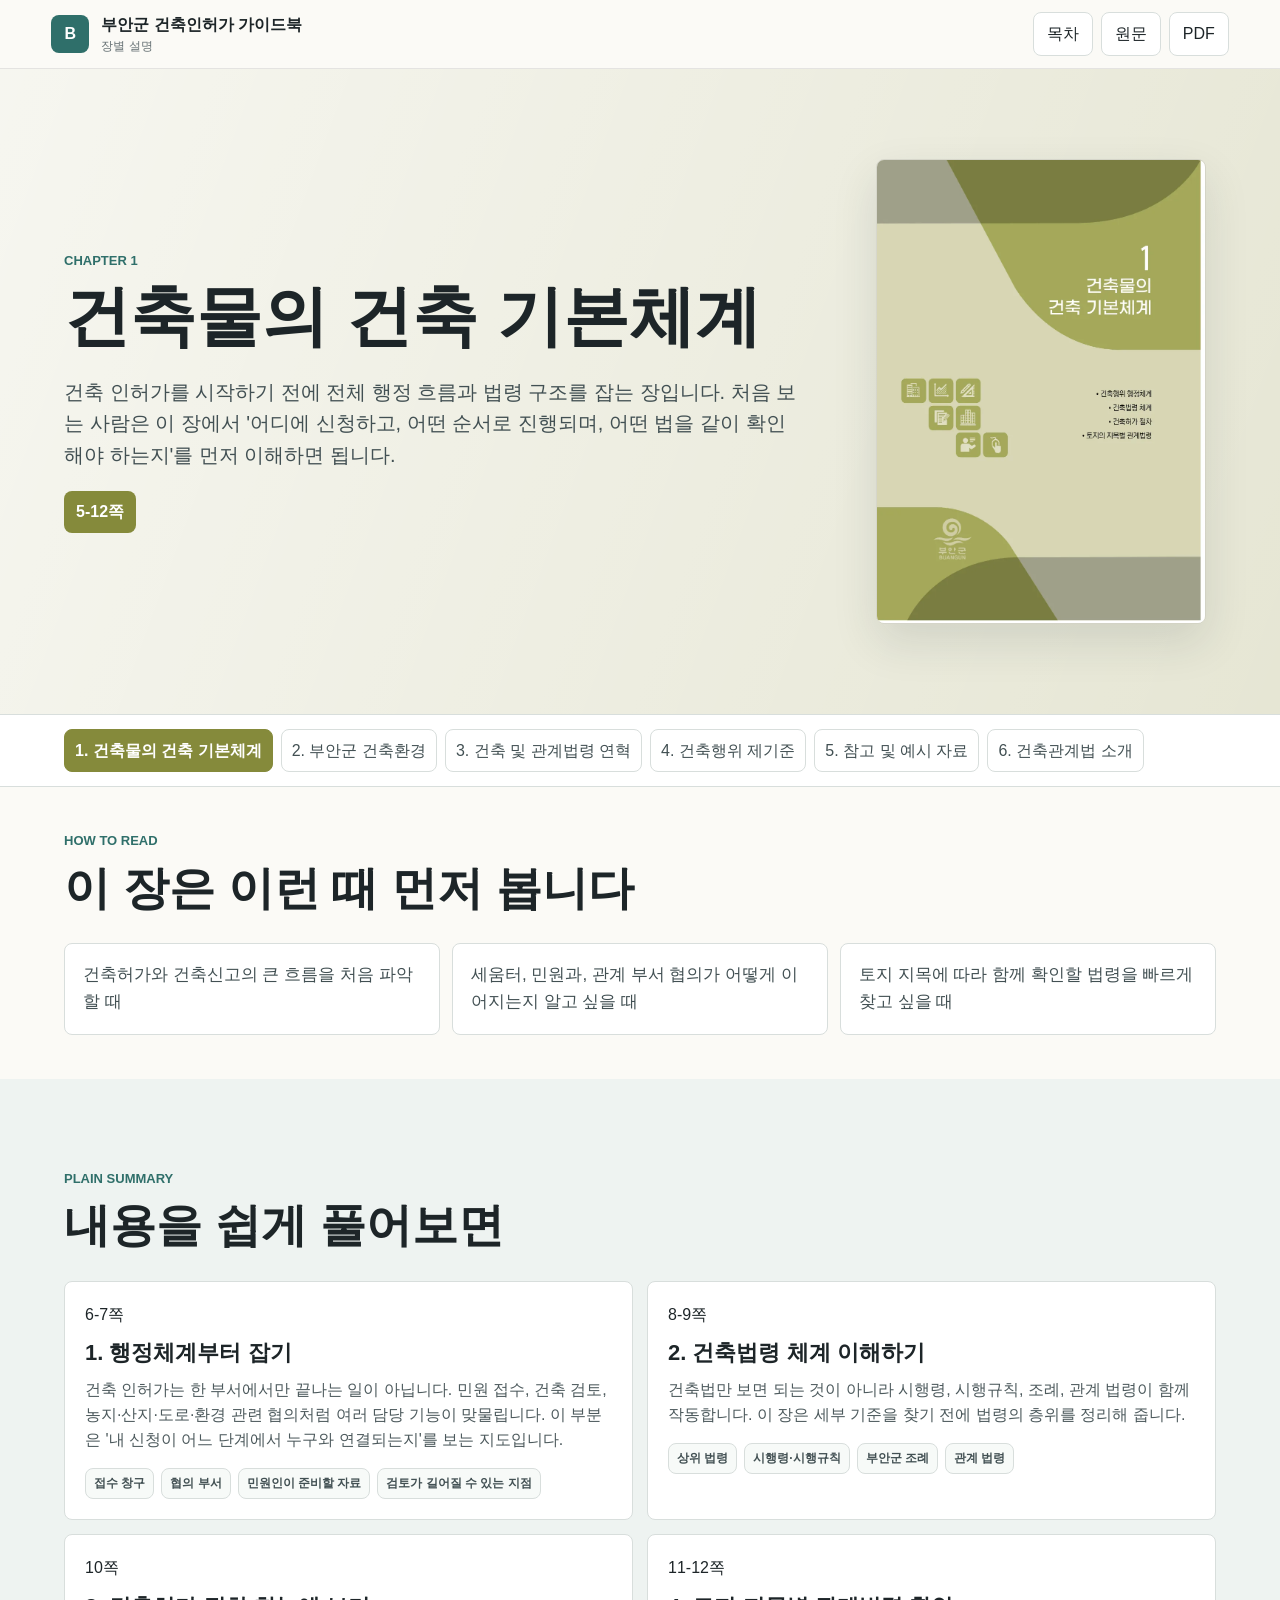
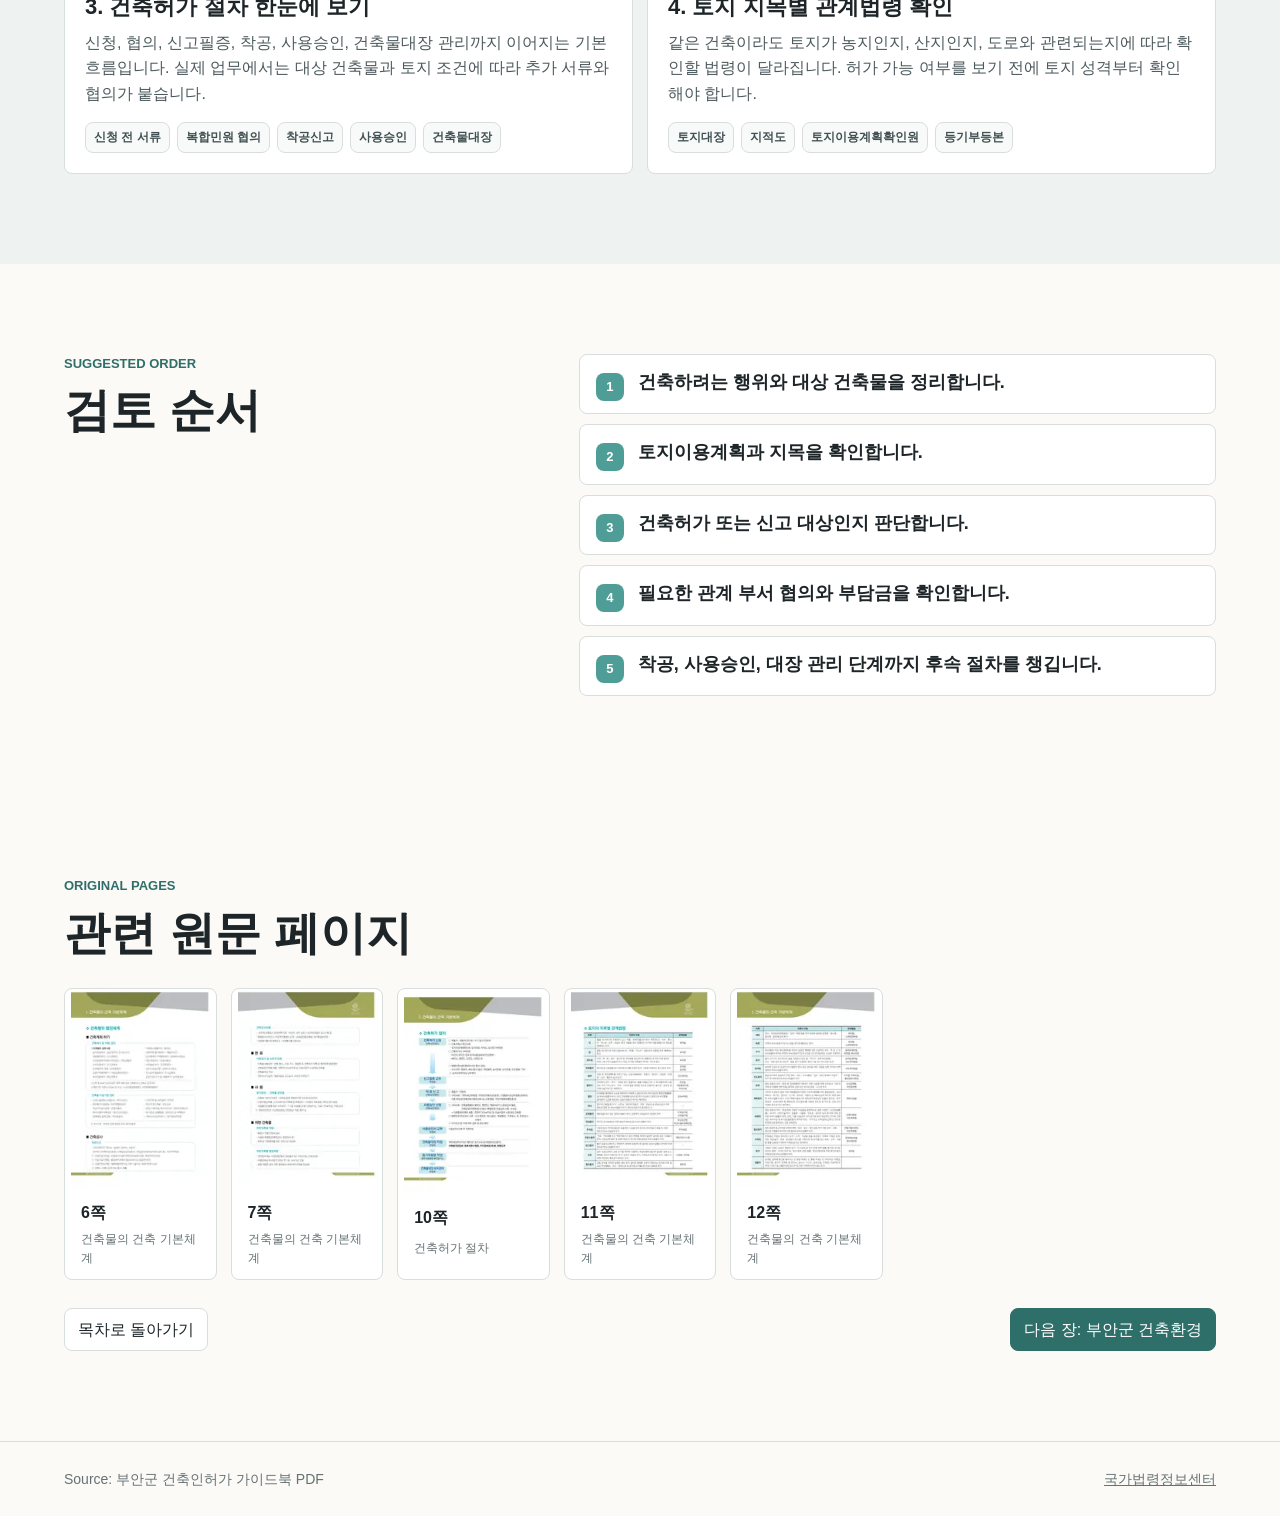
==== outputs/buan-building-permit-web/chapters/01-basic.html @ d1a2607c "V1.0" ====
<!doctype html>
<html lang="ko">
  <head>
    <meta charset="utf-8" />
    <meta name="viewport" content="width=device-width, initial-scale=1" />
    <title>건축물의 건축 기본체계 | 부안군 건축인허가 가이드북</title>
    <link rel="stylesheet" href="../styles.css" />
  </head>
  <body data-root="../" data-chapter="basic">
    <header class="site-header">
      <a class="brand" href="../index.html"><span class="brand-mark">B</span><span><strong>부안군 건축인허가 가이드북</strong><small>장별 설명</small></span></a>
      <nav class="top-nav"><a href="../index.html#chapters">목차</a><a href="../index.html#reader">원문</a><a href="../buan-building-permit-guidebook.pdf" download>PDF</a></nav>
    </header>
    <main class="chapter-page">
      <section class="chapter-hero"><div><p class="eyebrow" id="chapterNumber"></p><h1 id="chapterTitle"></h1><p id="chapterSummary"></p><span class="range-pill" id="chapterRange"></span></div><figure><img id="chapterCover" alt="" /></figure></section>
      <nav class="chapter-nav" id="chapterNav" aria-label="장별 이동"></nav>
      <section class="section compact"><div class="section-heading"><p class="eyebrow">How To Read</p><h2>이 장은 이런 때 먼저 봅니다</h2></div><ul class="read-list" id="readWhen"></ul></section>
      <section class="section muted"><div class="section-heading"><p class="eyebrow">Plain Summary</p><h2>내용을 쉽게 풀어보면</h2></div><div class="explain-grid" id="sectionList"></div></section>
      <section class="section split"><div class="section-heading"><p class="eyebrow">Suggested Order</p><h2>검토 순서</h2></div><div class="flow" id="chapterFlow"></div></section>
      <section class="section"><div class="section-heading"><p class="eyebrow">Original Pages</p><h2>관련 원문 페이지</h2></div><div class="source-page-grid" id="sourcePages"></div><div class="pager" id="pager"></div></section>
    </main>
    <aside class="page-modal" id="pageModal" aria-hidden="true"><div class="modal-bar"><button class="icon-button" id="modalClose" type="button" aria-label="닫기">×</button><strong id="modalTitle">원문 페이지</strong><div class="modal-controls"><button class="button small" id="modalPrev" type="button">이전</button><button class="button small" id="modalNext" type="button">다음</button></div></div><img id="modalImage" alt="" /></aside>
    <footer class="site-footer"><p>Source: 부안군 건축인허가 가이드북 PDF</p><p><a href="https://www.law.go.kr/" rel="noreferrer">국가법령정보센터</a></p></footer>
    <script src="../site-data.js"></script><script src="../chapter-page.js"></script>
  </body>
</html>
---- outputs/buan-building-permit-web/styles.css ----
:root {
  --ink: #1d2528;
  --muted: #667174;
  --paper: #fbfaf6;
  --surface: #ffffff;
  --line: #d8dedc;
  --teal: #4f9d97;
  --teal-dark: #2f6f6a;
  --olive: #858a3b;
  --blue: #5d789c;
  --mauve: #a36f7d;
  --taupe: #928466;
  --accent: #d99a4e;
  --shadow: 0 18px 45px rgba(34, 48, 52, 0.12);
}

* {
  box-sizing: border-box;
}

html {
  scroll-behavior: smooth;
}

body {
  margin: 0;
  background: var(--paper);
  color: var(--ink);
  font-family:
    "Pretendard",
    "Noto Sans KR",
    "Apple SD Gothic Neo",
    "Malgun Gothic",
    Arial,
    sans-serif;
  line-height: 1.58;
}

a {
  color: inherit;
}

button,
input {
  font: inherit;
}

.site-header {
  position: sticky;
  top: 0;
  z-index: 20;
  display: flex;
  min-height: 68px;
  align-items: center;
  justify-content: space-between;
  gap: 20px;
  border-bottom: 1px solid rgba(29, 37, 40, 0.1);
  background: rgba(251, 250, 246, 0.94);
  padding: 12px clamp(18px, 4vw, 56px);
  backdrop-filter: blur(12px);
}

.brand {
  display: inline-flex;
  align-items: center;
  gap: 12px;
  text-decoration: none;
}

.brand-mark {
  display: grid;
  width: 38px;
  height: 38px;
  place-items: center;
  border-radius: 8px;
  background: var(--teal-dark);
  color: white;
  font-weight: 800;
}

.brand strong,
.brand small {
  display: block;
}

.brand small {
  color: var(--muted);
  font-size: 12px;
}

.top-nav {
  display: flex;
  flex-wrap: wrap;
  justify-content: flex-end;
  gap: 8px;
}

.top-nav a,
.button {
  display: inline-flex;
  min-height: 38px;
  align-items: center;
  justify-content: center;
  border: 1px solid var(--line);
  border-radius: 8px;
  background: var(--surface);
  color: var(--ink);
  padding: 8px 13px;
  text-decoration: none;
  cursor: pointer;
}

.button.primary {
  border-color: var(--teal-dark);
  background: var(--teal-dark);
  color: white;
}

.button.small {
  min-height: 34px;
  padding: 6px 10px;
}

.hero {
  display: grid;
  grid-template-columns: minmax(0, 1.05fr) minmax(280px, 0.7fr);
  gap: clamp(26px, 6vw, 72px);
  align-items: center;
  min-height: calc(100vh - 68px);
  padding: clamp(42px, 8vw, 92px) clamp(18px, 5vw, 72px);
}

.hero-copy {
  max-width: 760px;
}

.eyebrow {
  margin: 0 0 10px;
  color: var(--teal-dark);
  font-size: 13px;
  font-weight: 800;
  letter-spacing: 0;
  text-transform: uppercase;
}

h1,
h2,
h3,
p {
  margin-top: 0;
}

h1 {
  margin-bottom: 24px;
  font-size: clamp(38px, 7vw, 72px);
  line-height: 1.08;
  letter-spacing: 0;
}

h2 {
  margin-bottom: 12px;
  font-size: clamp(28px, 4.2vw, 46px);
  line-height: 1.16;
  letter-spacing: 0;
}

h3 {
  margin-bottom: 10px;
  font-size: 21px;
  line-height: 1.25;
  letter-spacing: 0;
}

.hero-copy > p:not(.eyebrow) {
  max-width: 650px;
  color: #445154;
  font-size: 20px;
}

.hero-actions {
  display: flex;
  flex-wrap: wrap;
  gap: 10px;
  margin-top: 28px;
}

.hero-preview {
  margin: 0;
  justify-self: center;
}

.hero-preview img {
  display: block;
  width: min(100%, 390px);
  border: 1px solid rgba(29, 37, 40, 0.08);
  border-radius: 8px;
  box-shadow: var(--shadow);
}

.hero-preview figcaption {
  margin-top: 10px;
  color: var(--muted);
  font-size: 13px;
  text-align: center;
}

.notice {
  display: flex;
  gap: 14px;
  align-items: flex-start;
  margin: 0 clamp(18px, 5vw, 72px) 42px;
  border-left: 5px solid var(--accent);
  background: #fff8ee;
  padding: 18px 20px;
}

.notice strong {
  min-width: 92px;
}

.section {
  padding: clamp(48px, 8vw, 90px) clamp(18px, 5vw, 72px);
}

.section.muted {
  background: #eef3f1;
}

.section-heading {
  max-width: 820px;
  margin-bottom: 28px;
}

.split {
  display: grid;
  grid-template-columns: minmax(260px, 0.72fr) minmax(0, 1fr);
  gap: clamp(24px, 5vw, 56px);
  align-items: start;
}

.task-grid,
.insight-grid,
.chapter-list,
.page-grid {
  display: grid;
  gap: 14px;
}

.task-grid {
  grid-template-columns: repeat(4, minmax(0, 1fr));
}

.task-card,
.insight-card,
.chapter-card,
.page-card {
  border: 1px solid var(--line);
  border-radius: 8px;
  background: var(--surface);
}

.task-card {
  display: flex;
  min-height: 196px;
  flex-direction: column;
  justify-content: space-between;
  padding: 18px;
}

.task-card .tag,
.insight-card .tag,
.chapter-card .tag {
  display: inline-block;
  width: fit-content;
  border-radius: 8px;
  background: #eef6f4;
  color: var(--teal-dark);
  font-size: 12px;
  font-weight: 800;
  padding: 4px 8px;
}

.task-card p,
.insight-card p,
.chapter-card p {
  color: var(--muted);
  font-size: 15px;
}

.task-card a,
.chapter-card a,
.insight-card a {
  color: var(--teal-dark);
  font-weight: 800;
  text-decoration: none;
}

.flow {
  display: grid;
  gap: 10px;
}

.flow-step {
  position: relative;
  border: 1px solid var(--line);
  border-radius: 8px;
  background: var(--surface);
  padding: 16px 16px 16px 58px;
}

.flow-step::before {
  content: attr(data-step);
  position: absolute;
  left: 16px;
  top: 18px;
  display: grid;
  width: 28px;
  height: 28px;
  place-items: center;
  border-radius: 8px;
  background: var(--teal);
  color: white;
  font-size: 13px;
  font-weight: 800;
}

.flow-step h3 {
  margin-bottom: 4px;
  font-size: 18px;
}

.flow-step p {
  margin-bottom: 0;
  color: var(--muted);
  font-size: 15px;
}

.insight-grid {
  grid-template-columns: repeat(3, minmax(0, 1fr));
}

.insight-card {
  padding: 18px;
}

.chapter-list {
  grid-template-columns: repeat(2, minmax(0, 1fr));
}

.chapter-list-large {
  grid-template-columns: repeat(3, minmax(0, 1fr));
}

.chapter-card {
  padding: 18px;
  border-top-width: 6px;
}

.chapter-card ul {
  margin: 14px 0 0;
  padding-left: 20px;
  color: #435053;
}

.chapter-entry {
  min-height: 310px;
  display: flex;
  flex-direction: column;
  justify-content: space-between;
}

.mini-list {
  display: flex;
  flex-wrap: wrap;
  gap: 6px;
  margin: 14px 0 18px;
}

.mini-list span,
.check-list span {
  display: inline-flex;
  align-items: center;
  border: 1px solid var(--line);
  border-radius: 8px;
  background: #f7faf8;
  color: #425053;
  font-size: 12px;
  font-weight: 700;
  padding: 5px 8px;
}

.text-link,
.card-actions a {
  color: var(--teal-dark);
  font-weight: 800;
  text-decoration: none;
}

.card-actions {
  display: flex;
  flex-wrap: wrap;
  gap: 12px;
  margin-top: 14px;
}

.reader-heading {
  display: flex;
  max-width: none;
  align-items: end;
  justify-content: space-between;
  gap: 18px;
}

.search {
  display: grid;
  width: min(100%, 360px);
  gap: 6px;
  color: var(--muted);
  font-size: 13px;
  font-weight: 800;
}

.search input {
  width: 100%;
  border: 1px solid var(--line);
  border-radius: 8px;
  background: var(--surface);
  padding: 12px 13px;
}

.reader-tools {
  display: flex;
  flex-wrap: wrap;
  gap: 8px;
  margin-bottom: 18px;
}

.filter-button {
  border: 1px solid var(--line);
  border-radius: 8px;
  background: var(--surface);
  color: var(--ink);
  padding: 9px 12px;
  cursor: pointer;
}

.filter-button.is-active {
  border-color: var(--teal-dark);
  background: var(--teal-dark);
  color: white;
}

.page-grid {
  grid-template-columns: repeat(auto-fill, minmax(138px, 1fr));
}

.page-card {
  overflow: hidden;
  cursor: pointer;
}

.page-card img {
  display: block;
  width: 100%;
  background: #f4f5f2;
}

.page-meta {
  min-height: 86px;
  padding: 10px;
}

.page-meta strong {
  display: block;
  font-size: 14px;
  line-height: 1.3;
}

.page-meta span {
  display: block;
  margin-top: 5px;
  color: var(--muted);
  font-size: 12px;
}

.page-modal {
  position: fixed;
  inset: 0;
  z-index: 50;
  display: none;
  grid-template-rows: auto minmax(0, 1fr);
  background: rgba(20, 28, 30, 0.92);
}

.page-modal.is-open {
  display: grid;
}

.modal-bar {
  display: flex;
  align-items: center;
  justify-content: space-between;
  gap: 12px;
  background: #172123;
  color: white;
  padding: 10px clamp(12px, 3vw, 28px);
}

.modal-controls {
  display: flex;
  gap: 8px;
}

.icon-button {
  display: grid;
  width: 38px;
  height: 38px;
  place-items: center;
  border: 1px solid rgba(255, 255, 255, 0.24);
  border-radius: 8px;
  background: transparent;
  color: white;
  cursor: pointer;
  font-size: 28px;
  line-height: 1;
}

.page-modal img {
  align-self: start;
  justify-self: center;
  max-width: min(100vw, 1040px);
  width: 100%;
  max-height: calc(100vh - 62px);
  object-fit: contain;
  padding: 18px;
}

.site-footer {
  display: flex;
  flex-wrap: wrap;
  justify-content: space-between;
  gap: 12px;
  border-top: 1px solid var(--line);
  padding: 26px clamp(18px, 5vw, 72px);
  color: var(--muted);
  font-size: 14px;
}

.site-footer p {
  margin: 0;
}

.chapter-page {
  background: var(--paper);
}

.chapter-hero {
  display: grid;
  grid-template-columns: minmax(0, 1fr) minmax(240px, 340px);
  gap: clamp(24px, 6vw, 72px);
  align-items: center;
  padding: clamp(46px, 8vw, 90px) clamp(18px, 5vw, 72px);
  border-bottom: 1px solid var(--line);
  background:
    linear-gradient(110deg, rgba(255, 255, 255, 0.65), rgba(255, 255, 255, 0)),
    color-mix(in srgb, var(--chapter-color, var(--teal)) 18%, var(--paper));
}

.chapter-hero h1 {
  max-width: 820px;
  font-size: clamp(40px, 6vw, 66px);
}

.chapter-hero p:not(.eyebrow) {
  max-width: 780px;
  color: #425053;
  font-size: 20px;
}

.chapter-hero figure {
  margin: 0;
}

.chapter-hero img {
  display: block;
  width: min(100%, 330px);
  border: 1px solid rgba(29, 37, 40, 0.1);
  border-radius: 8px;
  box-shadow: var(--shadow);
}

.range-pill {
  display: inline-flex;
  align-items: center;
  border-radius: 8px;
  background: var(--chapter-color, var(--teal));
  color: white;
  font-weight: 800;
  padding: 8px 12px;
}

.chapter-nav {
  display: flex;
  flex-wrap: wrap;
  gap: 8px;
  border-bottom: 1px solid var(--line);
  background: var(--surface);
  padding: 14px clamp(18px, 5vw, 72px);
}

.chapter-nav a {
  border: 1px solid var(--line);
  border-radius: 8px;
  color: #425053;
  padding: 8px 10px;
  text-decoration: none;
}

.chapter-nav a.is-current {
  border-color: var(--chapter-color, var(--teal));
  background: var(--chapter-color, var(--teal));
  color: white;
  font-weight: 800;
}

.section.compact {
  padding-top: 44px;
  padding-bottom: 44px;
}

.read-list {
  display: grid;
  grid-template-columns: repeat(3, minmax(0, 1fr));
  gap: 12px;
  margin: 0;
  padding: 0;
  list-style: none;
}

.read-list li {
  border: 1px solid var(--line);
  border-radius: 8px;
  background: var(--surface);
  padding: 18px;
  color: #425053;
  font-size: 17px;
}

.explain-grid {
  display: grid;
  grid-template-columns: repeat(2, minmax(0, 1fr));
  gap: 14px;
}

.explain-card {
  border: 1px solid var(--line);
  border-radius: 8px;
  background: var(--surface);
  padding: 20px;
}

.explain-card h3 {
  margin-top: 12px;
  font-size: 22px;
}

.explain-card p {
  color: #4d5a5d;
}

.check-list {
  display: flex;
  flex-wrap: wrap;
  gap: 7px;
  margin-top: 14px;
}

.source-page-grid {
  display: grid;
  grid-template-columns: repeat(auto-fill, minmax(150px, 1fr));
  gap: 14px;
}

.source-page-card {
  overflow: hidden;
  border: 1px solid var(--line);
  border-radius: 8px;
  background: var(--surface);
  color: var(--ink);
  cursor: pointer;
  text-align: left;
}

.source-page-card img {
  display: block;
  width: 100%;
  background: #f4f5f2;
}

.source-page-card span {
  display: grid;
  gap: 4px;
  min-height: 78px;
  padding: 10px;
}

.source-page-card small {
  color: var(--muted);
  font-size: 12px;
}

.pager {
  display: flex;
  flex-wrap: wrap;
  justify-content: space-between;
  gap: 12px;
  margin-top: 28px;
}

@media (max-width: 1020px) {
  .hero,
  .split,
  .chapter-hero {
    grid-template-columns: 1fr;
  }

  .hero {
    min-height: auto;
  }

  .task-grid,
  .insight-grid,
  .chapter-list-large,
  .read-list,
  .explain-grid {
    grid-template-columns: repeat(2, minmax(0, 1fr));
  }
}

@media (max-width: 720px) {
  .site-header {
    position: static;
    align-items: flex-start;
    flex-direction: column;
  }

  .top-nav {
    justify-content: flex-start;
  }

  h1 {
    font-size: 40px;
  }

  .notice,
  .reader-heading {
    flex-direction: column;
    align-items: stretch;
  }

  .task-grid,
  .insight-grid,
  .chapter-list,
  .chapter-list-large,
  .read-list,
  .explain-grid {
    grid-template-columns: 1fr;
  }

  .page-grid {
    grid-template-columns: repeat(2, minmax(0, 1fr));
  }
}
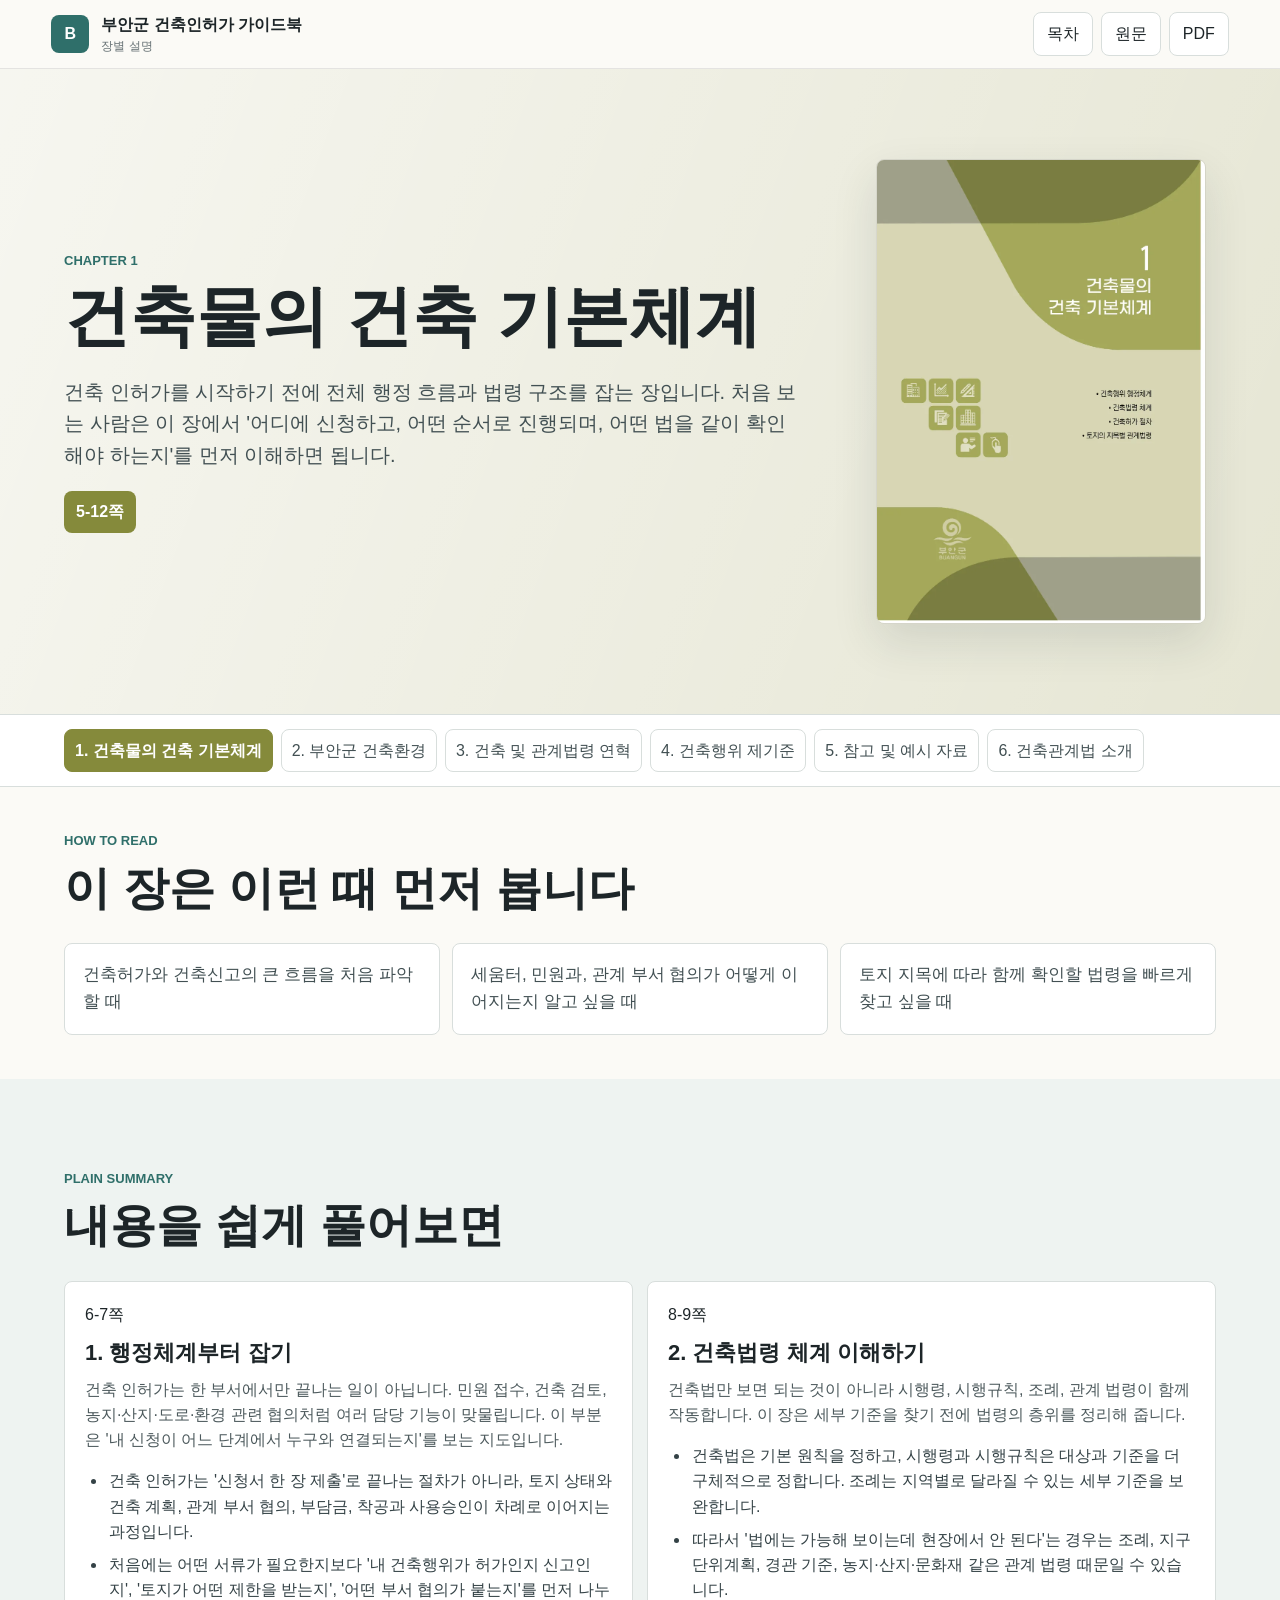
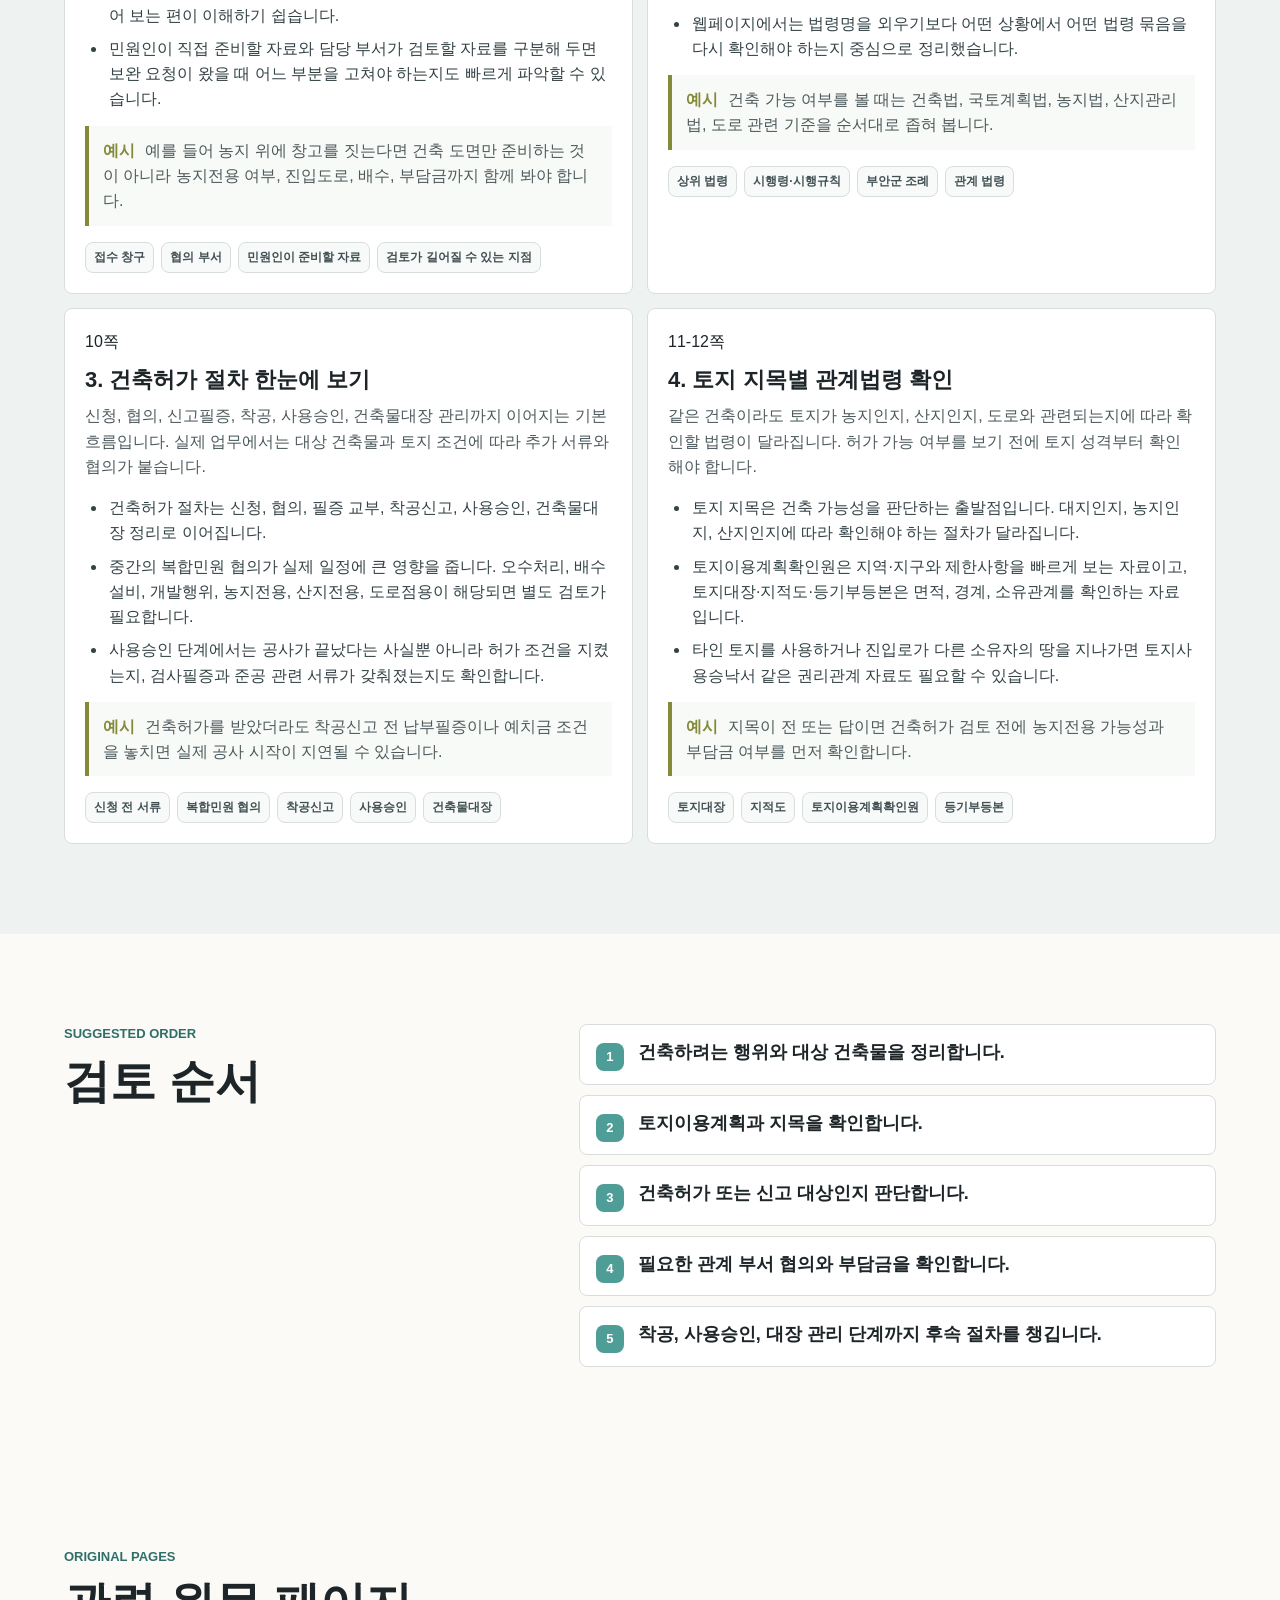
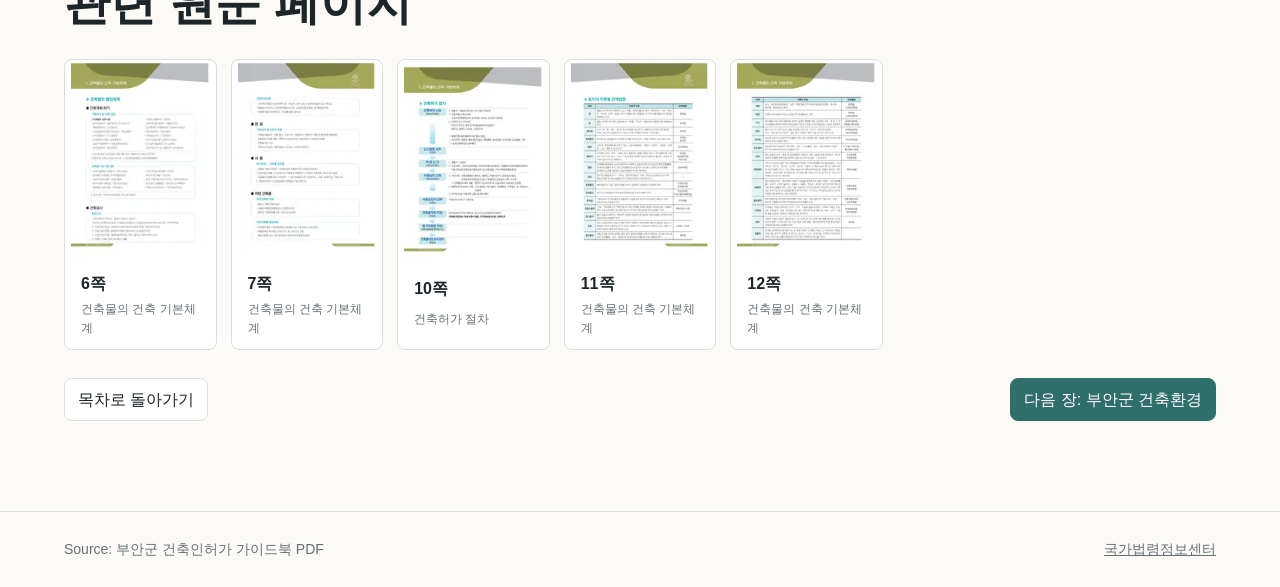
==== commit 88a192b6: "V1.1" ====
--- a/outputs/buan-building-permit-web/chapters/01-basic.html
+++ b/outputs/buan-building-permit-web/chapters/01-basic.html
@@ -21,6 +21,6 @@
     </main>
     <aside class="page-modal" id="pageModal" aria-hidden="true"><div class="modal-bar"><button class="icon-button" id="modalClose" type="button" aria-label="닫기">×</button><strong id="modalTitle">원문 페이지</strong><div class="modal-controls"><button class="button small" id="modalPrev" type="button">이전</button><button class="button small" id="modalNext" type="button">다음</button></div></div><img id="modalImage" alt="" /></aside>
     <footer class="site-footer"><p>Source: 부안군 건축인허가 가이드북 PDF</p><p><a href="https://www.law.go.kr/" rel="noreferrer">국가법령정보센터</a></p></footer>
-    <script src="../site-data.js"></script><script src="../chapter-page.js"></script>
+    <script src="../site-data.js"></script><script src="../explain-extra.js"></script><script src="../chapter-page.js"></script>
   </body>
 </html>
--- a/outputs/buan-building-permit-web/styles.css
+++ b/outputs/buan-building-permit-web/styles.css
@@ -428,6 +428,60 @@
   padding: 12px 13px;
 }
 
+.search-section {
+  background: #edf5f2;
+}
+
+.global-search {
+  display: grid;
+  max-width: 760px;
+  gap: 8px;
+  color: var(--muted);
+  font-size: 13px;
+  font-weight: 800;
+}
+
+.global-search input {
+  width: 100%;
+  border: 2px solid var(--teal-dark);
+  border-radius: 8px;
+  background: var(--surface);
+  color: var(--ink);
+  font-size: 20px;
+  padding: 16px 18px;
+}
+
+.search-results {
+  display: grid;
+  grid-template-columns: repeat(3, minmax(0, 1fr));
+  gap: 14px;
+  margin-top: 18px;
+}
+
+.search-result-card,
+.empty-search {
+  border: 1px solid var(--line);
+  border-radius: 8px;
+  background: var(--surface);
+  padding: 18px;
+}
+
+.search-result-card h3 {
+  font-size: 19px;
+}
+
+.search-result-card p,
+.empty-search span {
+  color: var(--muted);
+  font-size: 15px;
+}
+
+.empty-search {
+  grid-column: 1 / -1;
+  display: grid;
+  gap: 6px;
+}
+
 .reader-tools {
   display: flex;
   flex-wrap: wrap;
@@ -668,6 +722,29 @@
   color: #4d5a5d;
 }
 
+.detail-list {
+  display: grid;
+  gap: 8px;
+  margin: 14px 0;
+  padding-left: 22px;
+  color: #344246;
+}
+
+.detail-list li {
+  padding-left: 2px;
+}
+
+.example-note {
+  border-left: 4px solid var(--chapter-color, var(--teal));
+  background: #f8faf7;
+  padding: 12px 14px;
+}
+
+.example-note strong {
+  color: var(--chapter-color, var(--teal));
+  margin-right: 6px;
+}
+
 .check-list {
   display: flex;
   flex-wrap: wrap;
@@ -731,6 +808,7 @@
   .task-grid,
   .insight-grid,
   .chapter-list-large,
+  .search-results,
   .read-list,
   .explain-grid {
     grid-template-columns: repeat(2, minmax(0, 1fr));
@@ -762,6 +840,7 @@
   .insight-grid,
   .chapter-list,
   .chapter-list-large,
+  .search-results,
   .read-list,
   .explain-grid {
     grid-template-columns: 1fr;
